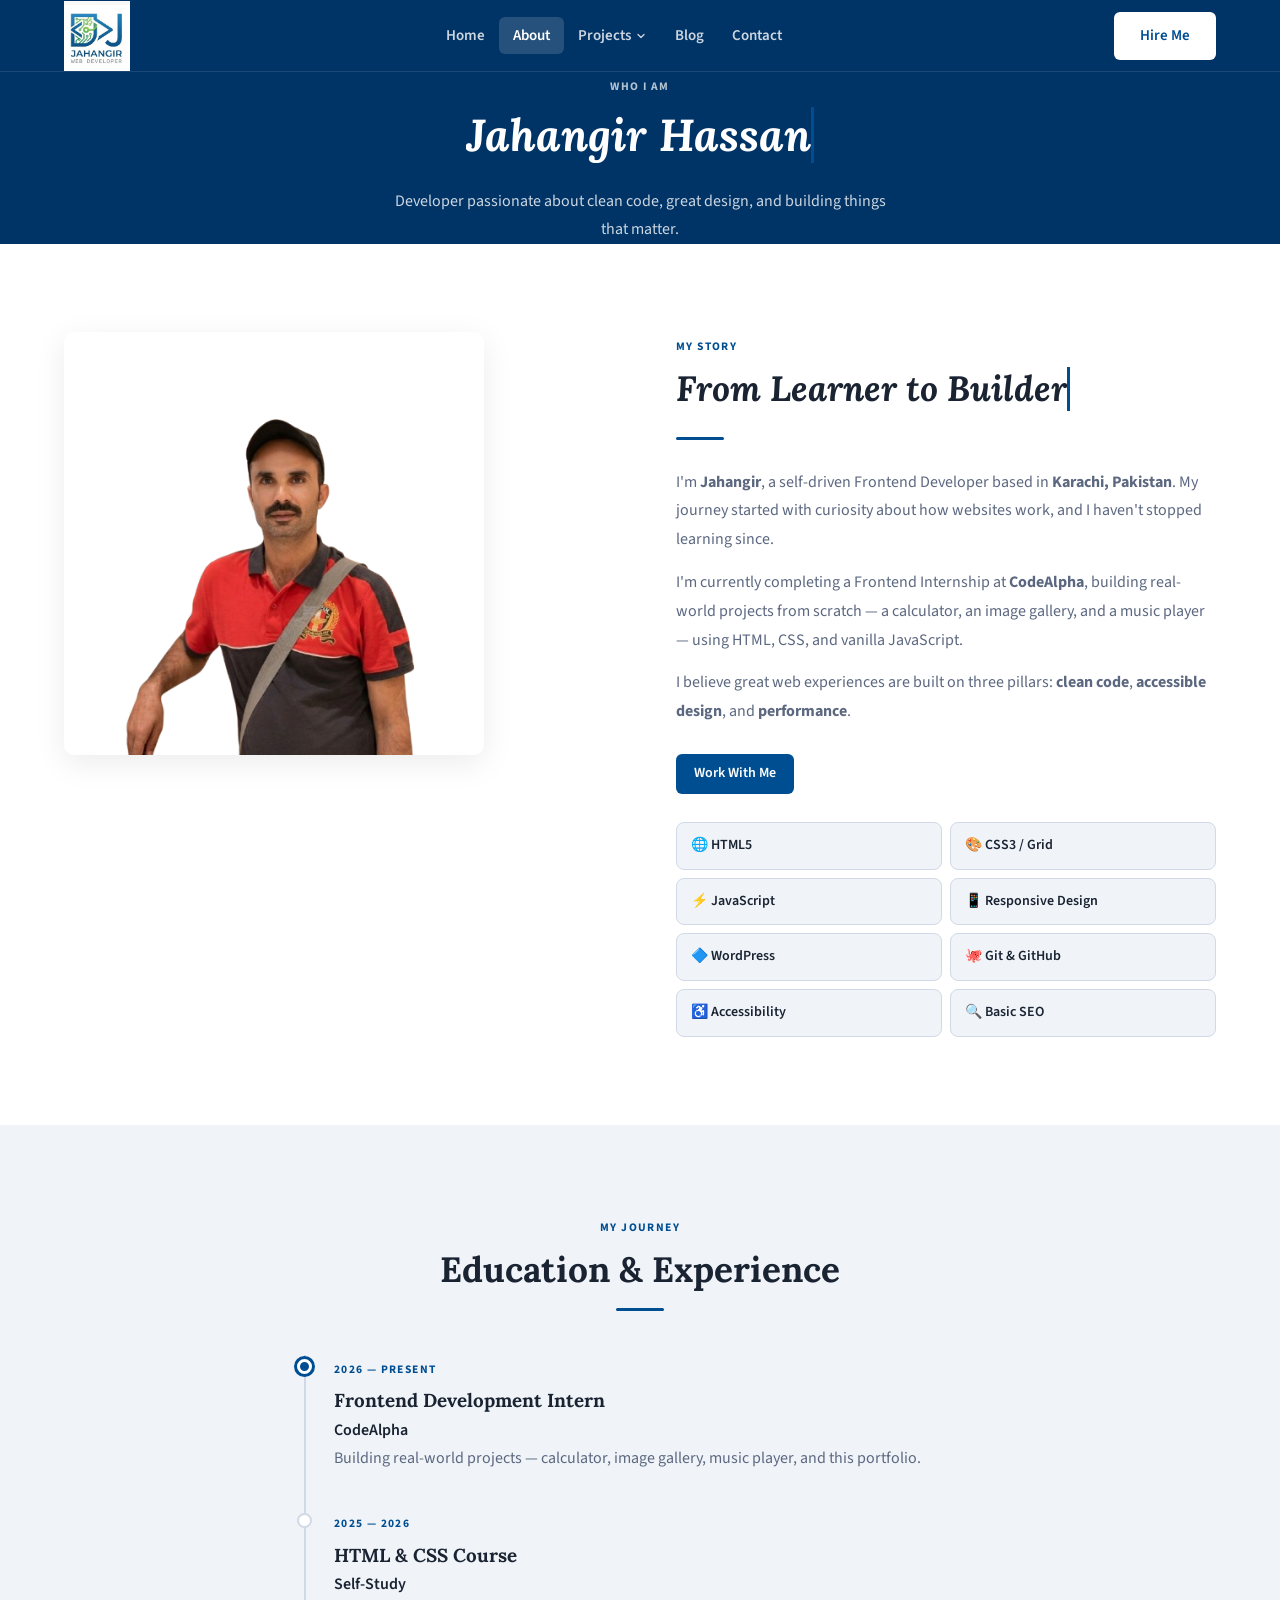
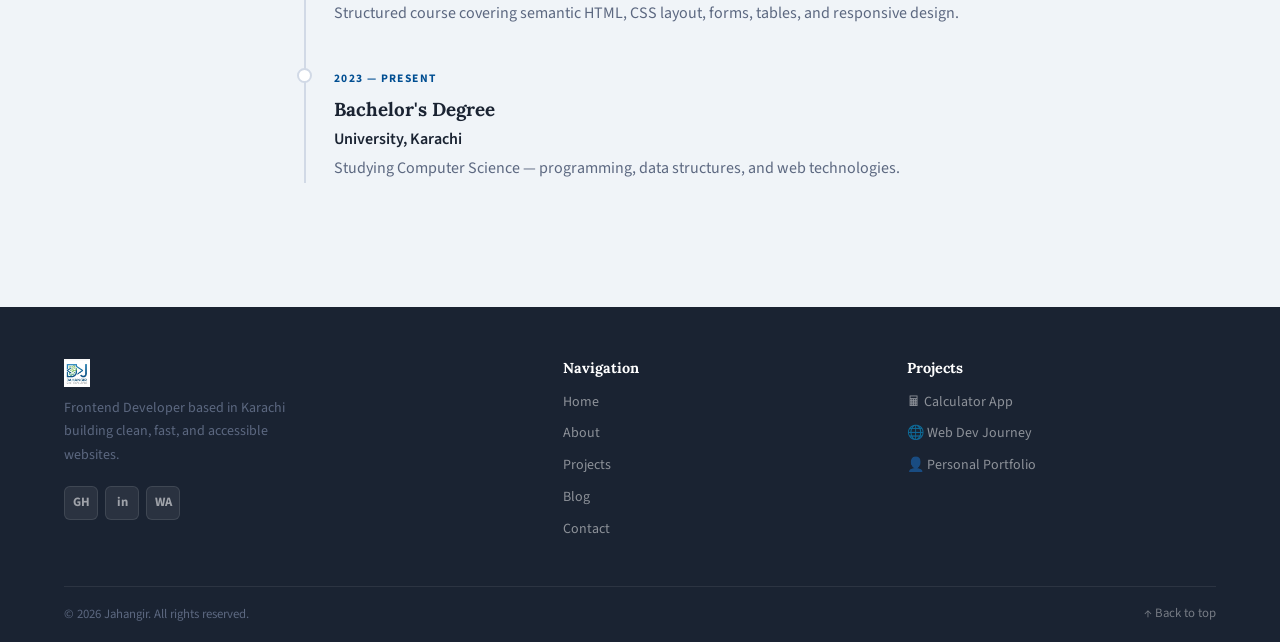
==== about.html @ 10754dc6 "portfolio site" ====
<!DOCTYPE html>
<html lang="en">
<head>
  <meta charset="UTF-8">
  <meta name="viewport" content="width=device-width, initial-scale=1.0">
  <title>About — Jahangir</title>
  <meta name="description" content="Learn more about Jahangir — Frontend Developer based in Karachi, Pakistan.">
  <link rel="preconnect" href="https://fonts.googleapis.com">
  <link rel="preconnect" href="https://fonts.gstatic.com" crossorigin>
  <link href="https://fonts.googleapis.com/css2?family=Lora:wght@400;600;700&family=Source+Sans+3:wght@400;500;600;700&display=swap" rel="stylesheet">
  <link rel="stylesheet" href="assets/css/style.css">
  <style>
    .page-hero{background:var(--dark-bg);padding:calc(var(--header-height)+60px) 0 60px;text-align:center}
    .page-hero h1{font-size:clamp(1.9rem,4vw,2.8rem);color:var(--white)}
    .page-hero p{max-width:500px;margin:12px auto 0;color:rgba(255,255,255,.8)}
    .page-hero .eyebrow{color:rgba(255,255,255,.7)}
    .tl{border-left:2px solid var(--border);padding-left:28px;margin-top:44px}
    .tl-item{position:relative;margin-bottom:36px}
    .tl-dot{position:absolute;left:-37px;top:4px;width:15px;height:15px;border-radius:50%}
    .tl-dot.a{background:var(--accent);border:3px solid #fff;box-shadow:0 0 0 3px var(--accent)}
    .tl-dot.i{background:#fff;border:2px solid var(--border)}
    .tl-item h3{margin-bottom:3px}
    .tl-item .org{font-weight:600;color:var(--text);margin-bottom:0}
  </style>
</head>
<body>

<!-- ═══════════════════════════════
     HEADER
═══════════════════════════════ -->
<header class="header" id="top">
  <nav class="nav">

    <!-- Brand — left -->
    <a href="index.html" class="brand" aria-label="Home">
      <img src="assets/images/logo.jpg" alt="Jahangir" style="height:70px;width:auto;">
    </a>

    <!-- Desktop links — right -->
    <ul class="nav-links" role="list">
      <li><a href="index.html">Home</a></li>
      <li><a href="about.html" class="active">About</a></li>
      <li class="dd">
        <a href="index.html#projects" aria-haspopup="true" aria-expanded="false">
          Projects
          <svg viewBox="0 0 24 24" fill="none" stroke="currentColor" stroke-width="2.5" stroke-linecap="round" stroke-linejoin="round" aria-hidden="true"><polyline points="6 9 12 15 18 9"/></svg>
        </a>
        <ul class="dd-menu" role="menu">
          <li><a href="https://jhassanb597-sys.github.io/cal.code.alpha/" role="menuitem">🖩 Calculator</a></li>
          <li><a href="https://jhassanb597-sys.github.io/portfolio-site/" role="menuitem">🌐 Web Dev Journey</a></li>
          <li><a href="#" role="menuitem">👤 Personal Portfolio</a></li>
        </ul>
      </li>
      <li><a href="blog.html">Blog</a></li>
      <li><a href="contact.html">Contact</a></li>
    </ul>

    <a href="contact.html" class="btn btn-solid" style="margin-left:16px;">Hire Me</a>

    <button class="ham" aria-label="Open menu" aria-expanded="false">
      <span></span><span></span><span></span>
    </button>
  </nav>
</header>

<!-- Mobile drawer -->
<nav class="mob" aria-label="Mobile menu">
  <a href="index.html">Home</a>
  <a href="about.html">About</a>
  <a href="index.html#projects">Projects</a>
  <a href="blog.html">Blog</a>
  <a href="contact.html">Contact</a>
  <a href="contact.html" class="btn btn-solid">Hire Me</a>
</nav>
<main>

<section class="page-hero">
  <span class="eyebrow">Who I Am</span>
  <h1><em class="typewriter">Jahangir Hassan</em></h1>
  <p>Developer passionate about clean code, great design, and building things that matter.</p>
</section>

<section class="sec">
  <div class="wrap">
    <div class="about-grid">
      <!-- Profile Image -->
      <img src="assets/images/mypic.png" alt="Jahangir" class="reveal" style="width:100%;max-width:420px;border-radius:10px;box-shadow:0 8px 32px rgba(0,0,0,.08);">
      <div class="about-text reveal">
        <span class="eyebrow">My Story</span>
        <h2><em class="typewriter">From Learner to Builder</em></h2>
        <div class="rule"></div>
        <p>I'm <strong>Jahangir</strong>, a self-driven Frontend Developer based in <strong>Karachi, Pakistan</strong>. My journey started with curiosity about how websites work, and I haven't stopped learning since.</p>
        <p>I'm currently completing a Frontend Internship at <strong>CodeAlpha</strong>, building real-world projects from scratch — a calculator, an image gallery, and a music player — using HTML, CSS, and vanilla JavaScript.</p>
        <p>I believe great web experiences are built on three pillars: <strong>clean code</strong>, <strong>accessible design</strong>, and <strong>performance</strong>.</p>
        <a href="contact.html" class="btn btn-solid btn-sm" style="margin-top:14px;">Work With Me</a>
        <div class="skills" style="margin-top:28px;">
          <div class="skill">🌐 HTML5</div><div class="skill">🎨 CSS3 / Grid</div>
          <div class="skill">⚡ JavaScript</div><div class="skill">📱 Responsive Design</div>
          <div class="skill">🔷 WordPress</div><div class="skill">🐙 Git & GitHub</div>
          <div class="skill">♿ Accessibility</div><div class="skill">🔍 Basic SEO</div>
        </div>
      </div>
    </div>
  </div>
</section>

<section class="sec-alt">
  <div class="wrap" style="max-width:720px;">
    <div class="reveal tc">
      <span class="eyebrow">My Journey</span>
      <h2>Education &amp; Experience</h2>
      <div class="rule"></div>
    </div>
    <div class="tl reveal">
      <div class="tl-item">
        <div class="tl-dot a"></div>
        <span class="eyebrow">2026 — Present</span>
        <h3>Frontend Development Intern</h3>
        <p class="org">CodeAlpha</p>
        <p>Building real-world projects — calculator, image gallery, music player, and this portfolio.</p>
      </div>
      <div class="tl-item">
        <div class="tl-dot i"></div>
        <span class="eyebrow">2025 — 2026</span>
        <h3>HTML &amp; CSS Course</h3>
        <!-- REPLACE: your actual institution -->
        <p class="org">Self-Study</p>
        <p>Structured course covering semantic HTML, CSS layout, forms, tables, and responsive design.</p>
      </div>
      <div class="tl-item">
        <div class="tl-dot i"></div>
        <span class="eyebrow">2023 — Present</span>
        <!-- REPLACE: your degree and university -->
        <h3>Bachelor's Degree</h3>
        <p class="org">University, Karachi</p>
        <p>Studying Computer Science — programming, data structures, and web technologies.</p>
      </div>
    </div>
  </div>
</section>

</main>

<!-- ═══════════════════════════════
     FOOTER
═══════════════════════════════ -->
<footer class="footer">
  <div class="wrap">
    <div class="footer-grid">

      <div class="fbrand">
        <a href="index.html" class="brand"><img src="assets/images/logo.jpg" alt="Jahangir" style="height:28px;width:auto;"></a>
        <p>Frontend Developer based in Karachi building clean, fast, and accessible websites.</p>
        <div class="fsoc">
          <a href="https://github.com/jhassanb597-sys" target="_blank" rel="noopener" aria-label="GitHub">GH</a>
          <a href="https://linkedin.com/in/yourlinkedin" target="_blank" rel="noopener" aria-label="LinkedIn">in</a>
          <a href="https://wa.me/923172594192" target="_blank" rel="noopener" aria-label="WhatsApp">WA</a>
        </div>
      </div>

      <div class="fcol">
        <h4>Navigation</h4>
        <a href="index.html">Home</a>
        <a href="about.html">About</a>
        <a href="index.html#projects">Projects</a>
        <a href="blog.html">Blog</a>
        <a href="contact.html">Contact</a>
      </div>

      <div class="fcol">
        <h4>Projects</h4>
        <a href="https://jhassanb597-sys.github.io/cal.code.alpha/">🖩 Calculator App</a>
        <a href="https://jhassanb597-sys.github.io/portfolio-site/">🌐 Web Dev Journey</a>
        <a href="#">👤 Personal Portfolio</a>
      </div>

    </div>
    <div class="footer-bar">
      <p>&copy; <span class="yr"></span> Jahangir. All rights reserved.</p>
      <a href="#top">↑ Back to top</a>
    </div>
  </div>
</footer>
<button id="btt" aria-label="Back to top">↑</button>
<script src="assets/js/script.js"></script>
</body></html>
---- assets/css/style.css ----
/* ============================================
   Portfolio — style.css (Main Entry Point)
   Light, professional, content-focused
   Inspired by oceanhealthindex.org aesthetic

   This file imports split CSS modules for
   better organization and maintainability.
 ============================================ */

/* ── Import CSS Modules ── */
@import url('variables.css');
@import url('components.css');
@import url('responsive.css');
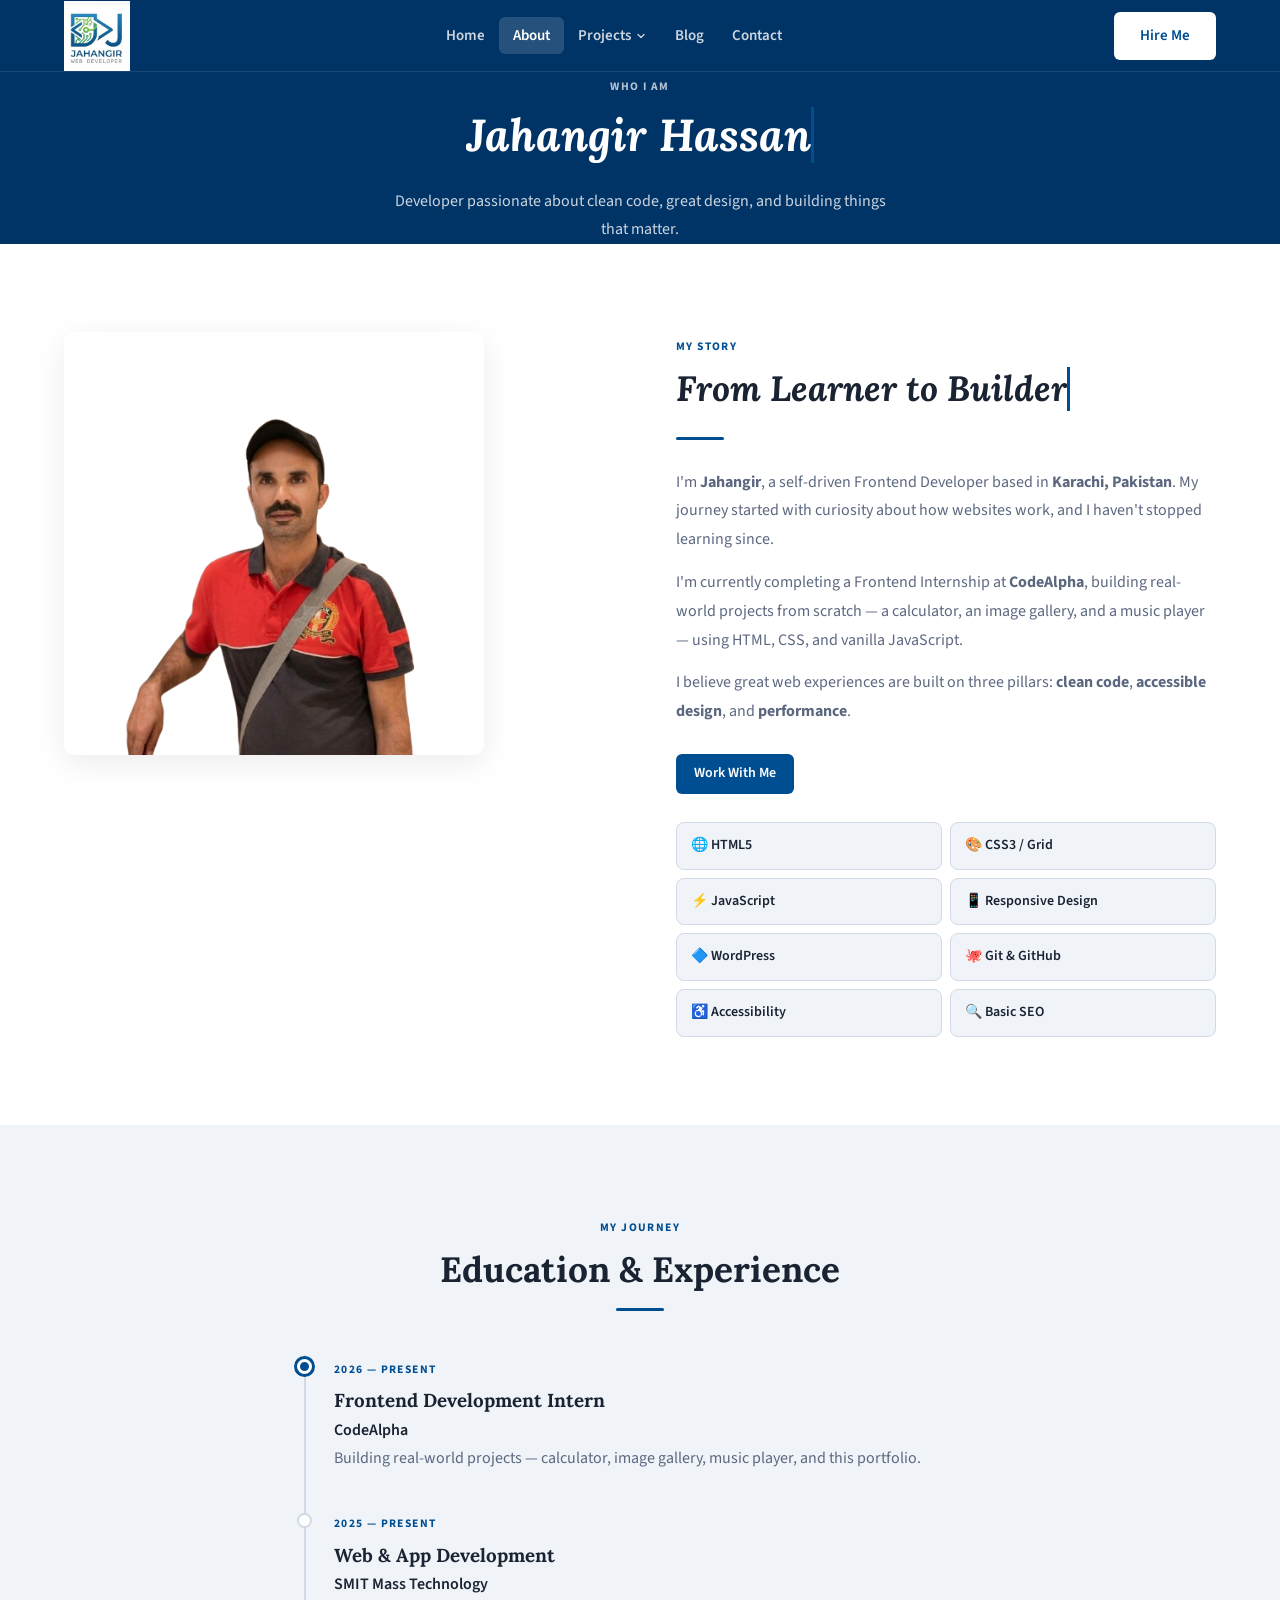
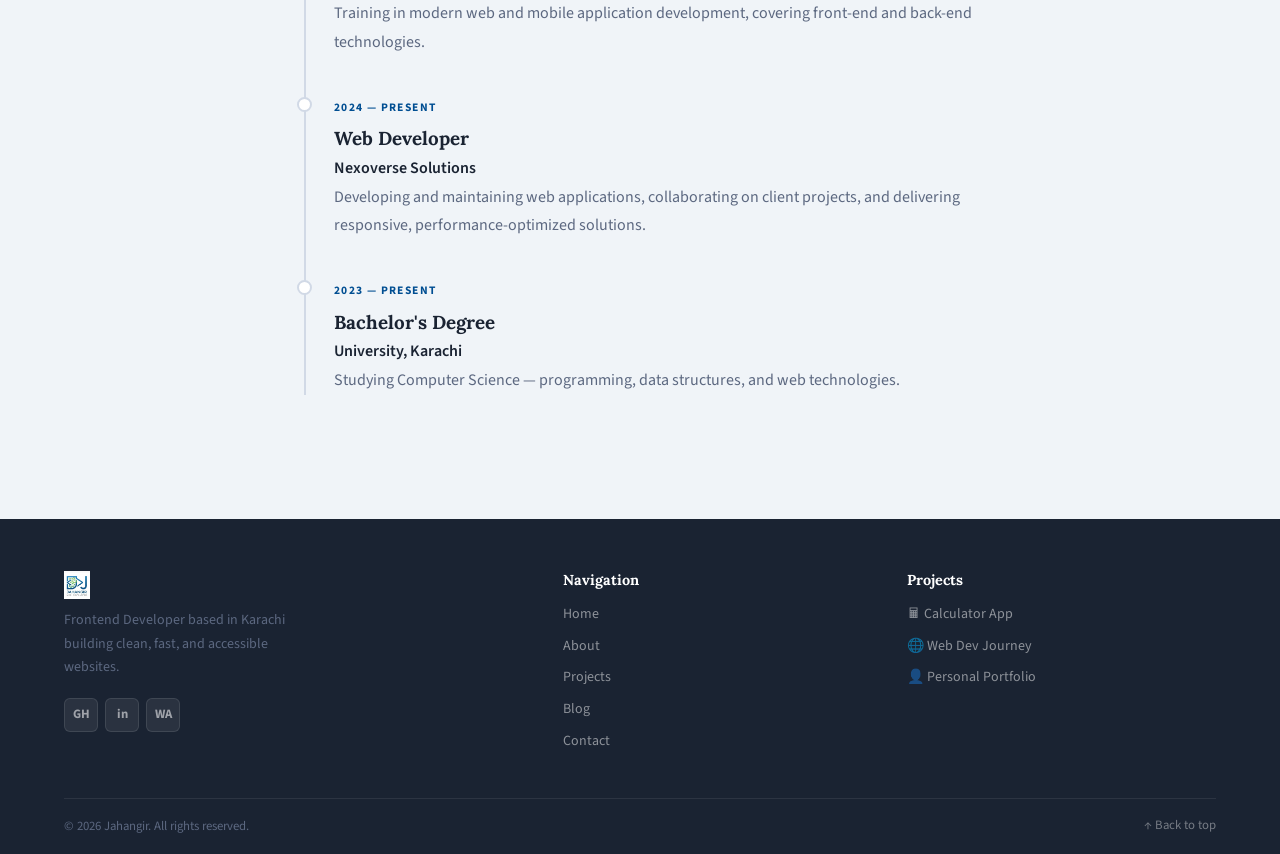
==== commit 8e52566d: "updated" ====
--- a/about.html
+++ b/about.html
@@ -121,16 +121,21 @@
       </div>
       <div class="tl-item">
         <div class="tl-dot i"></div>
-        <span class="eyebrow">2025 — 2026</span>
-        <h3>HTML &amp; CSS Course</h3>
-        <!-- REPLACE: your actual institution -->
-        <p class="org">Self-Study</p>
-        <p>Structured course covering semantic HTML, CSS layout, forms, tables, and responsive design.</p>
+        <span class="eyebrow">2025 — Present</span>
+        <h3>Web & App Development</h3>
+        <p class="org">SMIT Mass Technology</p>
+        <p>Training in modern web and mobile application development, covering front-end and back-end technologies.</p>
+      </div>
+      <div class="tl-item">
+        <div class="tl-dot i"></div>
+        <span class="eyebrow">2024 — Present</span>
+        <h3>Web Developer</h3>
+        <p class="org">Nexoverse Solutions</p>
+        <p>Developing and maintaining web applications, collaborating on client projects, and delivering responsive, performance-optimized solutions.</p>
       </div>
       <div class="tl-item">
         <div class="tl-dot i"></div>
         <span class="eyebrow">2023 — Present</span>
-        <!-- REPLACE: your degree and university -->
         <h3>Bachelor's Degree</h3>
         <p class="org">University, Karachi</p>
         <p>Studying Computer Science — programming, data structures, and web technologies.</p>
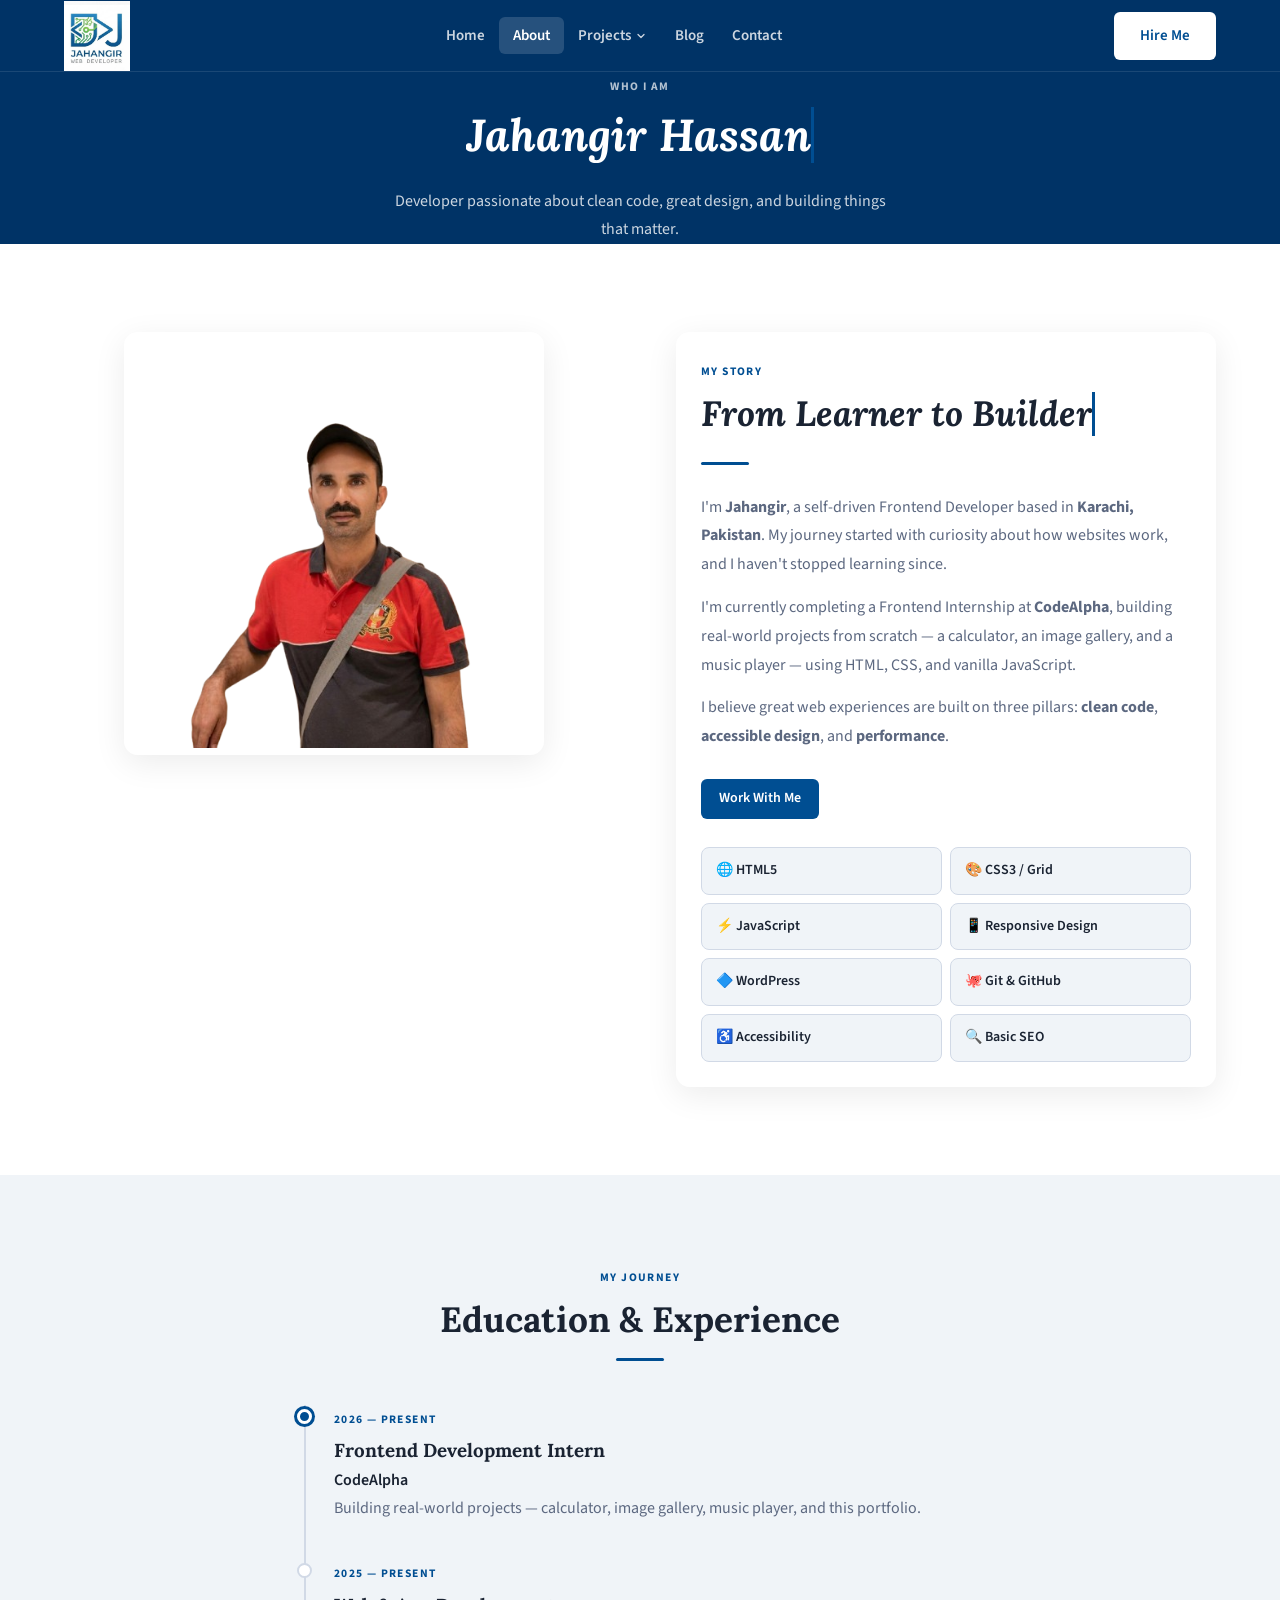
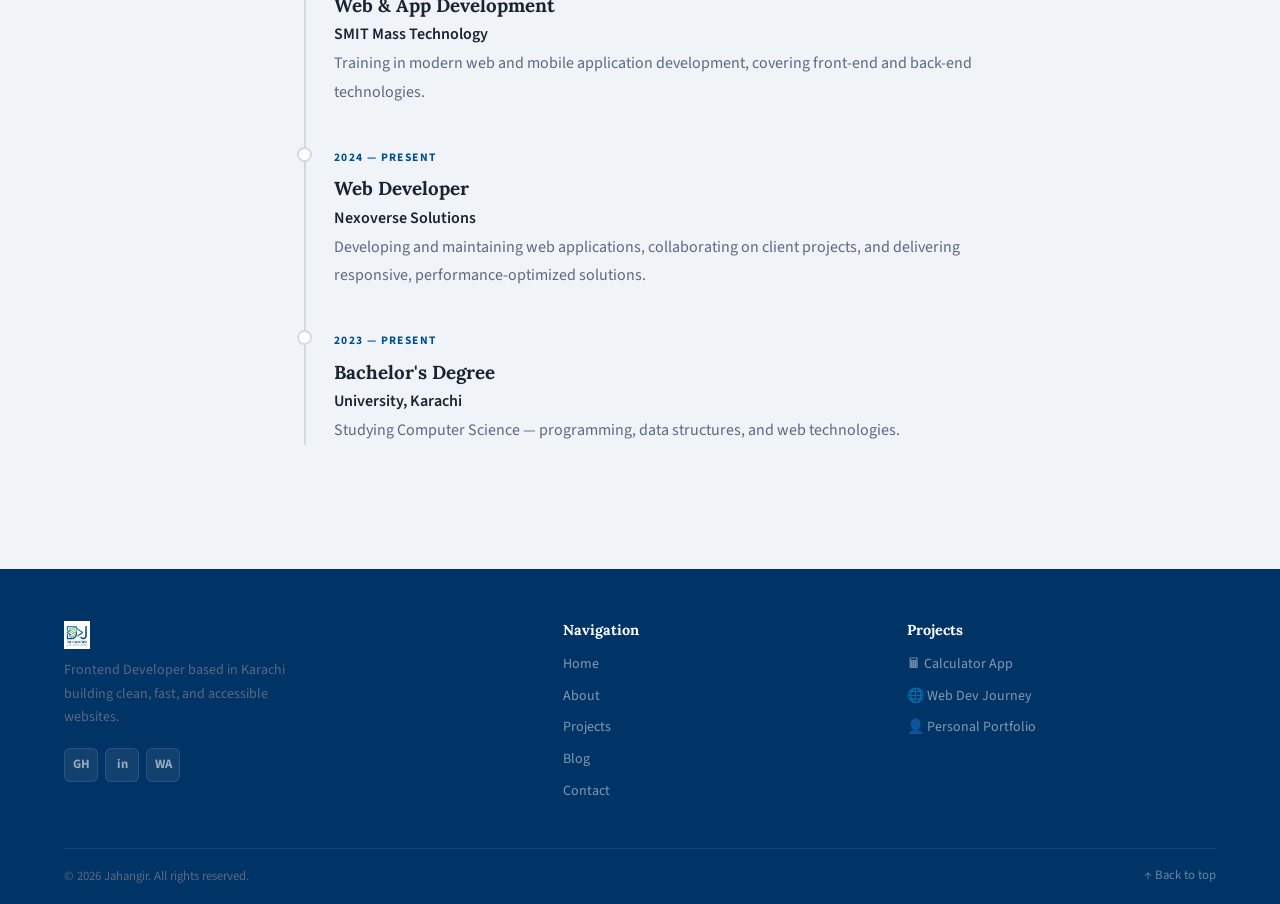
==== commit 91b23c22: "updated styles" ====
--- a/about.html
+++ b/about.html
@@ -84,8 +84,8 @@
   <div class="wrap">
     <div class="about-grid">
       <!-- Profile Image -->
-      <img src="assets/images/mypic.png" alt="Jahangir" class="reveal" style="width:100%;max-width:420px;border-radius:10px;box-shadow:0 8px 32px rgba(0,0,0,.08);">
-      <div class="about-text reveal">
+      <img src="assets/images/mypic.png" alt="Jahangir" class="reveal glass" style="width:100%;max-width:420px;padding:6px;margin:0 auto;position:sticky;top:calc(var(--header-height) + 30px);">
+      <div class="about-text reveal glass">
         <span class="eyebrow">My Story</span>
         <h2><em class="typewriter">From Learner to Builder</em></h2>
         <div class="rule"></div>
--- a/assets/css/style.css
+++ b/assets/css/style.css
@@ -1,12 +1,3 @@
-/* ============================================
-   Portfolio — style.css (Main Entry Point)
-   Light, professional, content-focused
-   Inspired by oceanhealthindex.org aesthetic
-
-   This file imports split CSS modules for
-   better organization and maintainability.
- ============================================ */
-
 /* ── Import CSS Modules ── */
 @import url('variables.css');
 @import url('components.css');
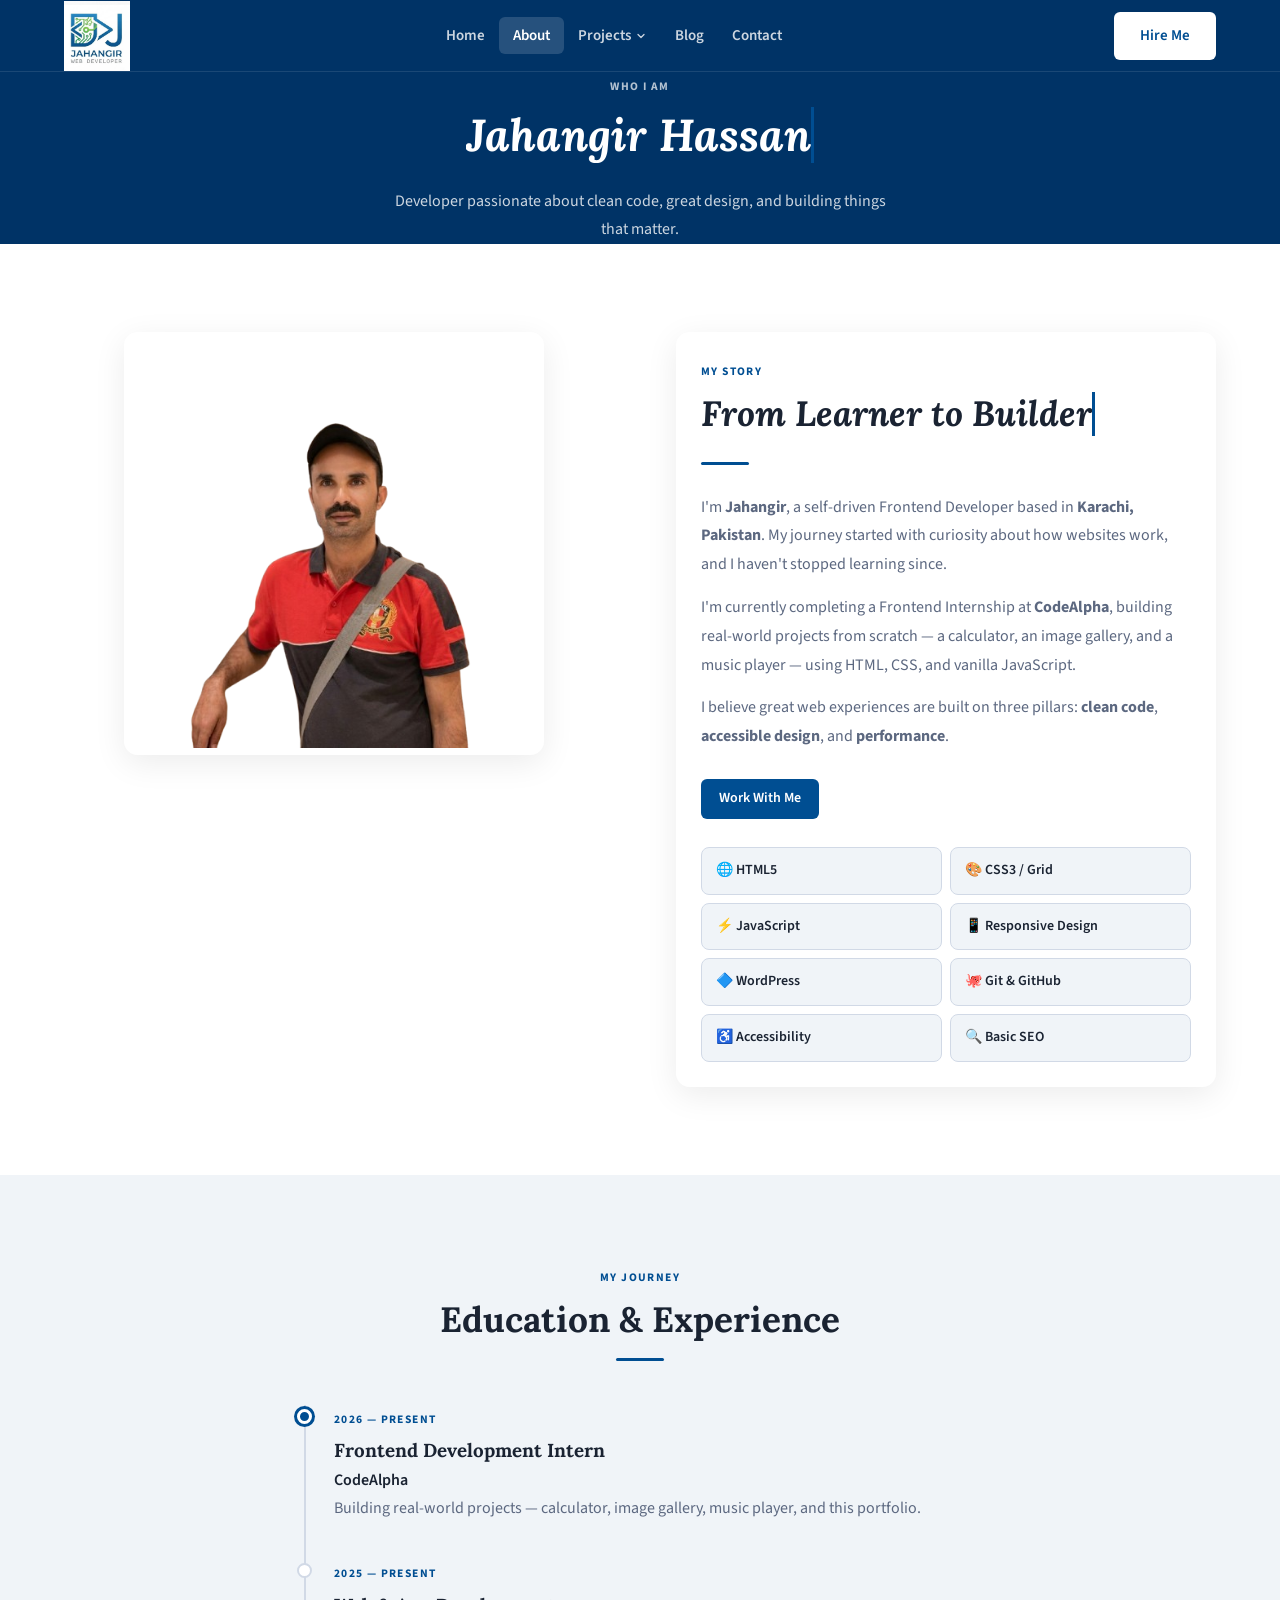
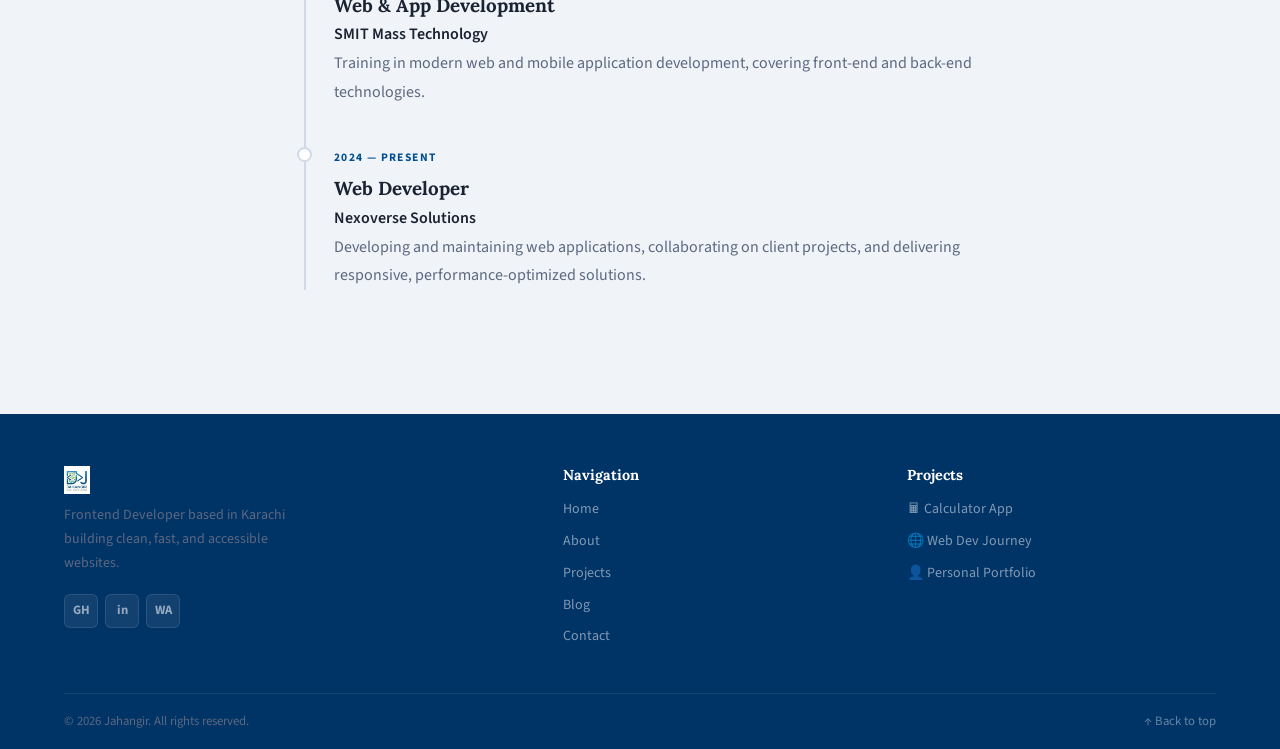
==== commit 9599f52f: "updated about and matrix" ====
--- a/about.html
+++ b/about.html
@@ -25,9 +25,7 @@
 </head>
 <body>
 
-<!-- ═══════════════════════════════
-     HEADER
-═══════════════════════════════ -->
+<!-- HEADER -->
 <header class="header" id="top">
   <nav class="nav">
 
@@ -133,22 +131,13 @@
         <p class="org">Nexoverse Solutions</p>
         <p>Developing and maintaining web applications, collaborating on client projects, and delivering responsive, performance-optimized solutions.</p>
       </div>
-      <div class="tl-item">
-        <div class="tl-dot i"></div>
-        <span class="eyebrow">2023 — Present</span>
-        <h3>Bachelor's Degree</h3>
-        <p class="org">University, Karachi</p>
-        <p>Studying Computer Science — programming, data structures, and web technologies.</p>
-      </div>
     </div>
   </div>
 </section>
 
 </main>
 
-<!-- ═══════════════════════════════
-     FOOTER
-═══════════════════════════════ -->
+<!-- FOOTER -->
 <footer class="footer">
   <div class="wrap">
     <div class="footer-grid">
--- a/assets/css/style.css
+++ b/assets/css/style.css
@@ -1,4 +1,3 @@
-/* ── Import CSS Modules ── */
 @import url('variables.css');
 @import url('components.css');
 @import url('responsive.css');
